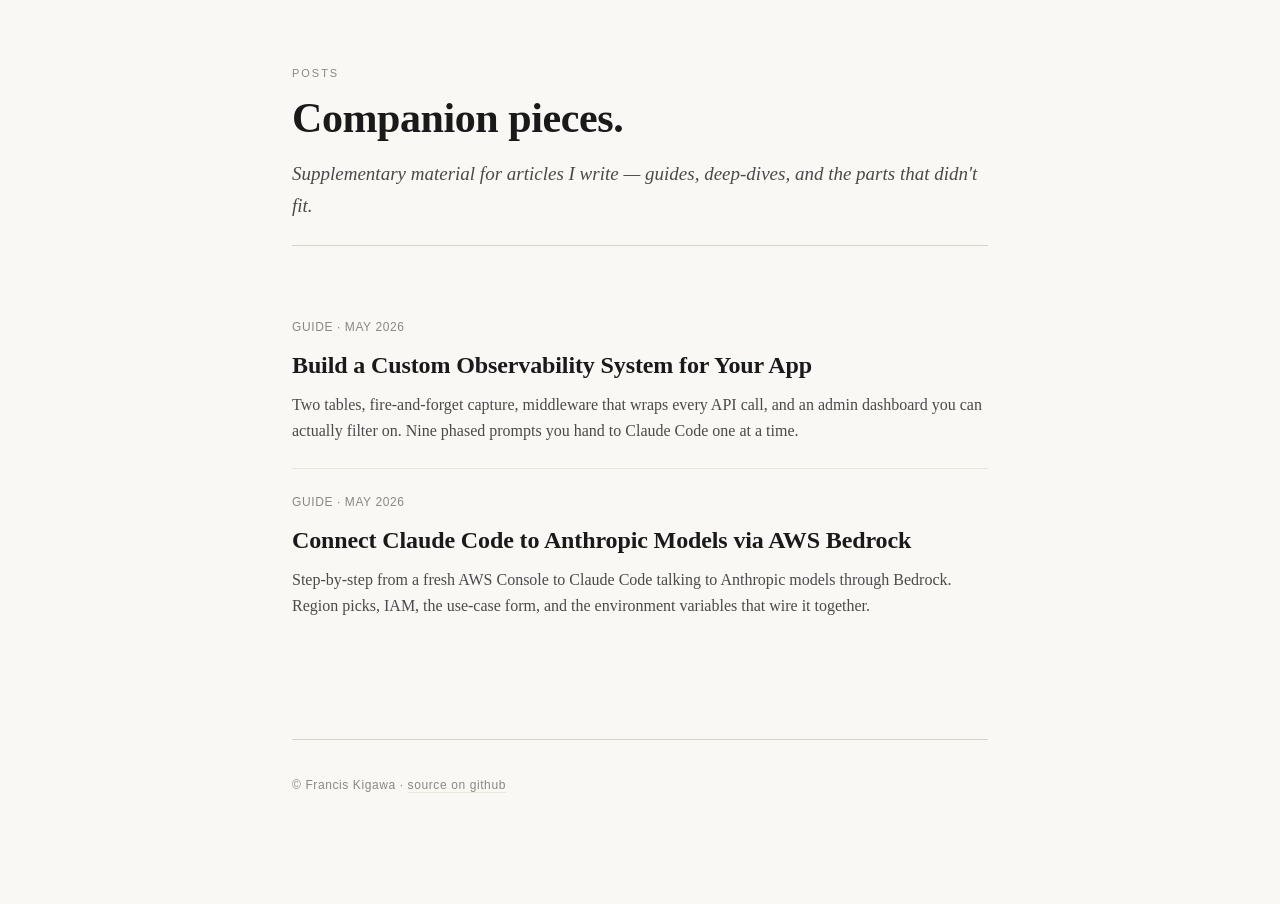
==== index.html @ da665e49 "Initial site: posts landing + observability + bedrock guides" ====
<!DOCTYPE html>
<html lang="en">
<head>
<meta charset="utf-8">
<meta name="viewport" content="width=device-width, initial-scale=1">
<title>Posts — Francis Kigawa</title>
<link rel="stylesheet" href="assets/style.css">
</head>
<body>
<div class="wrap">

<header class="masthead">
  <p class="eyebrow">Posts</p>
  <h1 class="title">Companion pieces.</h1>
  <p class="dek">Supplementary material for articles I write — guides, deep-dives, and the parts that didn't fit.</p>
</header>

<main>
<ul class="post-list">

  <li>
    <a class="post-link" href="observability/">
      <p class="post-meta">Guide · May 2026</p>
      <h2>Build a Custom Observability System for Your App</h2>
      <p class="post-summary">Two tables, fire-and-forget capture, middleware that wraps every API call, and an admin dashboard you can actually filter on. Nine phased prompts you hand to Claude Code one at a time.</p>
    </a>
  </li>

  <li>
    <a class="post-link" href="bedrock/">
      <p class="post-meta">Guide · May 2026</p>
      <h2>Connect Claude Code to Anthropic Models via AWS Bedrock</h2>
      <p class="post-summary">Step-by-step from a fresh AWS Console to Claude Code talking to Anthropic models through Bedrock. Region picks, IAM, the use-case form, and the environment variables that wire it together.</p>
    </a>
  </li>

</ul>
</main>

<footer class="site-foot">
  <p>© Francis Kigawa · <a href="https://github.com/fkigawa/posts">source on github</a></p>
</footer>

</div>
</body>
</html>
---- assets/style.css ----
:root {
  --ink: #1a1a1a;
  --ink-soft: #4a4a4a;
  --ink-faint: #888;
  --paper: #faf8f4;
  --paper-warm: #f3efe7;
  --rule: #d8d3c8;
  --rule-soft: #ebe6db;
  --accent: #2b4a6f;
  --accent-soft: #e8eef5;
  --code-bg: #232323;
  --code-ink: #f0ece4;
  --code-comment: #a09888;
  --code-key: #d8b86f;
  --code-str: #b5c98a;
}

* { box-sizing: border-box; }

html, body {
  margin: 0;
  padding: 0;
  background: var(--paper);
  color: var(--ink);
  font-family: "Iowan Old Style", "Palatino Linotype", Palatino, Georgia, serif;
  font-size: 17px;
  line-height: 1.65;
  -webkit-font-smoothing: antialiased;
}

a { color: var(--accent); text-decoration: none; border-bottom: 1px solid var(--rule); }
a:hover { border-bottom-color: var(--accent); }

.wrap {
  max-width: 760px;
  margin: 0 auto;
  padding: 64px 32px 96px;
}

.wrap-wide {
  max-width: 880px;
  margin: 0 auto;
  padding: 64px 32px 96px;
}

header.masthead {
  border-bottom: 1px solid var(--rule);
  padding-bottom: 24px;
  margin-bottom: 48px;
}

.eyebrow {
  font-family: -apple-system, BlinkMacSystemFont, "Helvetica Neue", sans-serif;
  font-size: 11px;
  letter-spacing: 0.18em;
  text-transform: uppercase;
  color: var(--ink-faint);
  margin: 0 0 12px;
}

h1.title {
  font-size: 42px;
  line-height: 1.15;
  margin: 0 0 16px;
  letter-spacing: -0.01em;
}

.dek {
  font-size: 19px;
  color: var(--ink-soft);
  margin: 0;
  font-style: italic;
}

.byline {
  font-family: -apple-system, BlinkMacSystemFont, "Helvetica Neue", sans-serif;
  font-size: 13px;
  color: var(--ink-faint);
  margin-top: 20px;
}

.byline a { color: var(--ink-faint); border-bottom-color: var(--rule-soft); }

/* index/landing */
.post-list {
  list-style: none;
  padding: 0;
  margin: 0;
}
.post-list li {
  padding: 24px 0;
  border-bottom: 1px solid var(--rule-soft);
}
.post-list li:last-child { border-bottom: none; }
.post-list a.post-link {
  display: block;
  border: none;
  color: var(--ink);
}
.post-list h2 {
  font-size: 24px;
  margin: 0 0 6px;
  letter-spacing: -0.005em;
}
.post-list .post-meta {
  font-family: -apple-system, BlinkMacSystemFont, "Helvetica Neue", sans-serif;
  font-size: 12px;
  letter-spacing: 0.05em;
  color: var(--ink-faint);
  text-transform: uppercase;
  margin: 0 0 8px;
}
.post-list .post-summary {
  color: var(--ink-soft);
  margin: 0;
  font-size: 16px;
}

/* article body */
article p { margin: 0 0 20px; }
article h2 {
  font-size: 28px;
  margin: 56px 0 16px;
  letter-spacing: -0.005em;
  border-bottom: 1px solid var(--rule);
  padding-bottom: 8px;
}
article h3 {
  font-size: 20px;
  margin: 36px 0 12px;
  font-family: -apple-system, BlinkMacSystemFont, "Helvetica Neue", sans-serif;
  letter-spacing: 0.01em;
}
article ul, article ol {
  padding-left: 24px;
  margin: 0 0 20px;
}
article li { margin-bottom: 6px; }
article hr {
  border: none;
  border-top: 1px solid var(--rule);
  margin: 48px 0;
}
article blockquote {
  margin: 24px 0;
  padding: 16px 20px;
  border-left: 3px solid var(--accent);
  background: var(--accent-soft);
  color: var(--ink-soft);
  font-style: italic;
}
article blockquote p:last-child { margin-bottom: 0; }

/* code */
code {
  font-family: "SF Mono", Menlo, Consolas, monospace;
  font-size: 14px;
  background: var(--paper-warm);
  padding: 1px 6px;
  border-radius: 3px;
  border: 1px solid var(--rule-soft);
}
pre {
  background: var(--code-bg);
  color: var(--code-ink);
  padding: 20px 24px;
  border-radius: 6px;
  overflow-x: auto;
  font-size: 13.5px;
  line-height: 1.55;
  margin: 24px 0;
}
pre code {
  background: none;
  padding: 0;
  border: none;
  color: inherit;
  font-size: inherit;
}

/* infographic-specific: phase / step cards */
.phase {
  position: relative;
  margin: 36px 0;
  padding: 28px 32px 28px 88px;
  background: white;
  border: 1px solid var(--rule);
  border-radius: 4px;
}
.phase .phase-num {
  position: absolute;
  left: 24px;
  top: 28px;
  width: 44px;
  height: 44px;
  border-radius: 50%;
  background: var(--ink);
  color: var(--paper);
  display: flex;
  align-items: center;
  justify-content: center;
  font-family: -apple-system, BlinkMacSystemFont, "Helvetica Neue", sans-serif;
  font-weight: 600;
  font-size: 16px;
  letter-spacing: 0;
}
.phase.optional .phase-num { background: var(--ink-faint); }
.phase .phase-title {
  font-size: 22px;
  margin: 0 0 6px;
  letter-spacing: -0.005em;
}
.phase .phase-kicker {
  font-family: -apple-system, BlinkMacSystemFont, "Helvetica Neue", sans-serif;
  font-size: 11px;
  letter-spacing: 0.15em;
  text-transform: uppercase;
  color: var(--ink-faint);
  margin: 0 0 14px;
}
.phase .phase-body { color: var(--ink-soft); }
.phase .phase-body p:last-child { margin-bottom: 0; }
.phase .phase-body pre { margin: 16px 0; }

.callout-why {
  margin: 20px 0 0;
  padding: 14px 18px;
  border-left: 3px solid var(--ink);
  background: var(--paper-warm);
  font-size: 15px;
  color: var(--ink-soft);
}
.callout-why strong { color: var(--ink); }

/* outcomes / checklists at the end */
.outcomes {
  list-style: none;
  padding: 0;
  margin: 16px 0 0;
}
.outcomes li {
  padding: 8px 0 8px 28px;
  position: relative;
}
.outcomes li::before {
  content: "✓";
  position: absolute;
  left: 0;
  top: 8px;
  color: var(--accent);
  font-weight: 700;
}

/* stat bar at top of infographic */
.stats {
  display: grid;
  grid-template-columns: repeat(auto-fit, minmax(140px, 1fr));
  gap: 1px;
  background: var(--rule);
  border: 1px solid var(--rule);
  margin: 0 0 48px;
}
.stat {
  background: var(--paper);
  padding: 20px 16px;
  text-align: center;
}
.stat .stat-num {
  font-size: 32px;
  font-weight: 600;
  color: var(--ink);
  line-height: 1;
  display: block;
}
.stat .stat-label {
  font-family: -apple-system, BlinkMacSystemFont, "Helvetica Neue", sans-serif;
  font-size: 10px;
  letter-spacing: 0.15em;
  text-transform: uppercase;
  color: var(--ink-faint);
  display: block;
  margin-top: 6px;
}

/* numbered step (lighter weight than phase, for bedrock-style guides) */
.step {
  margin: 28px 0;
  padding: 22px 26px;
  background: white;
  border-left: 4px solid var(--ink);
  border-top: 1px solid var(--rule-soft);
  border-right: 1px solid var(--rule-soft);
  border-bottom: 1px solid var(--rule-soft);
}
.step h3 {
  margin-top: 0;
  font-size: 18px;
}
.step .step-num {
  font-family: -apple-system, BlinkMacSystemFont, "Helvetica Neue", sans-serif;
  font-size: 11px;
  letter-spacing: 0.18em;
  text-transform: uppercase;
  color: var(--ink-faint);
  margin: 0 0 4px;
}

footer.site-foot {
  margin-top: 96px;
  padding-top: 24px;
  border-top: 1px solid var(--rule);
  font-family: -apple-system, BlinkMacSystemFont, "Helvetica Neue", sans-serif;
  font-size: 12px;
  color: var(--ink-faint);
  letter-spacing: 0.05em;
}
footer.site-foot a { color: var(--ink-faint); border-bottom-color: var(--rule-soft); }

/* table of contents */
.toc {
  background: var(--paper-warm);
  border: 1px solid var(--rule);
  padding: 20px 24px;
  margin: 32px 0 48px;
  border-radius: 4px;
}
.toc h4 {
  font-family: -apple-system, BlinkMacSystemFont, "Helvetica Neue", sans-serif;
  font-size: 11px;
  letter-spacing: 0.18em;
  text-transform: uppercase;
  color: var(--ink-faint);
  margin: 0 0 10px;
  font-weight: 600;
}
.toc ol { margin: 0; padding-left: 20px; font-size: 15px; }
.toc ol li { margin-bottom: 2px; }
.toc a { border-bottom: none; color: var(--ink-soft); }
.toc a:hover { color: var(--accent); }

.back {
  display: inline-block;
  font-family: -apple-system, BlinkMacSystemFont, "Helvetica Neue", sans-serif;
  font-size: 12px;
  letter-spacing: 0.1em;
  text-transform: uppercase;
  color: var(--ink-faint);
  border: none;
  margin-bottom: 32px;
}
.back:hover { color: var(--accent); }

@media (max-width: 600px) {
  .wrap, .wrap-wide { padding: 40px 20px 64px; }
  h1.title { font-size: 32px; }
  .phase { padding: 24px 20px 24px 20px; }
  .phase .phase-num {
    position: static;
    margin-bottom: 12px;
  }
  pre { font-size: 12.5px; padding: 16px; }
}
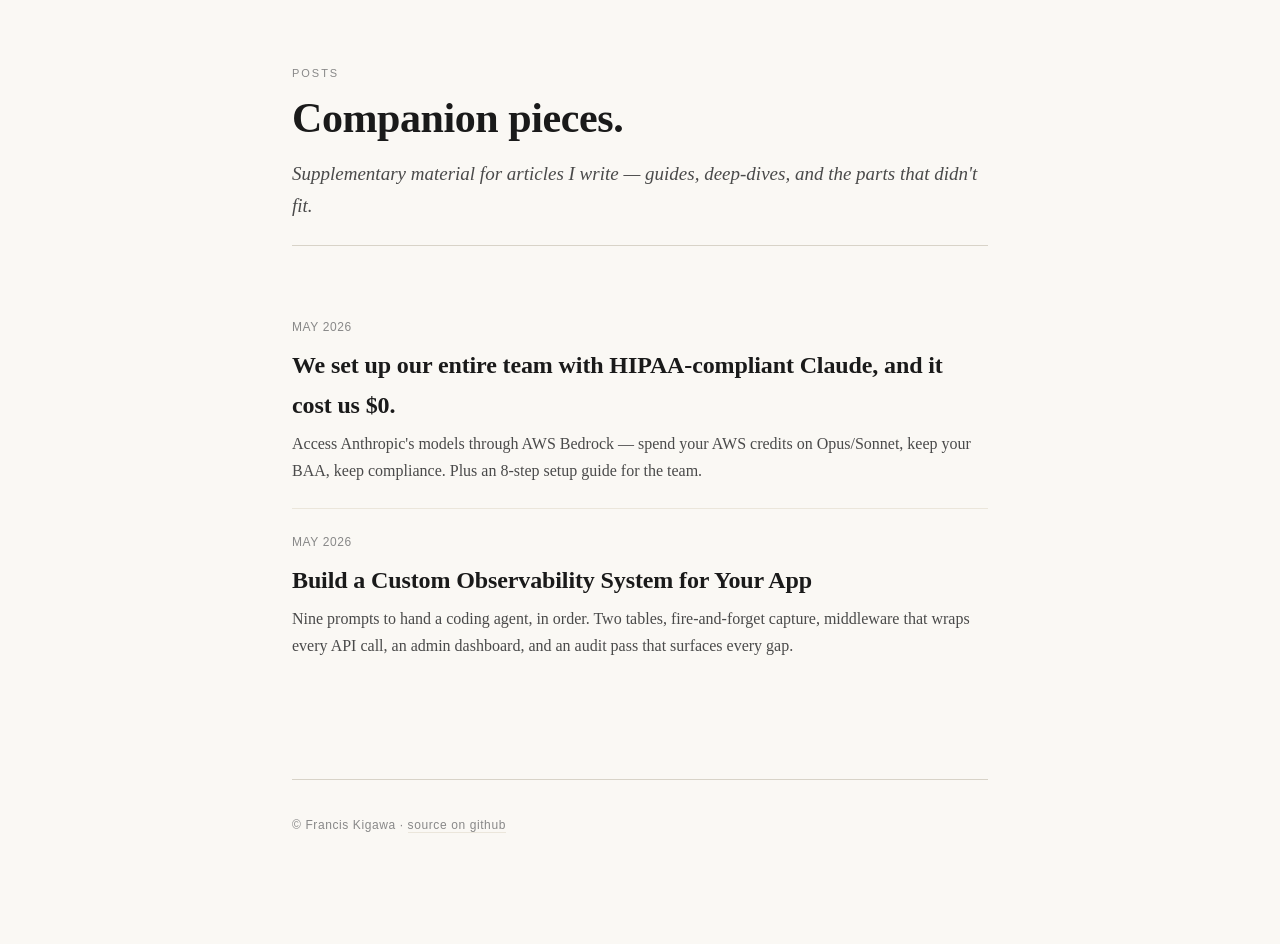
==== commit fe956d00: "Reframe observability as plain coding-agent prompts; add bedrock intro" ====
--- a/index.html
+++ b/index.html
@@ -19,18 +19,18 @@
 <ul class="post-list">
 
   <li>
-    <a class="post-link" href="observability/">
-      <p class="post-meta">Guide · May 2026</p>
-      <h2>Build a Custom Observability System for Your App</h2>
-      <p class="post-summary">Two tables, fire-and-forget capture, middleware that wraps every API call, and an admin dashboard you can actually filter on. Nine phased prompts you hand to Claude Code one at a time.</p>
+    <a class="post-link" href="bedrock/">
+      <p class="post-meta">May 2026</p>
+      <h2>We set up our entire team with HIPAA-compliant Claude, and it cost us $0.</h2>
+      <p class="post-summary">Access Anthropic's models through AWS Bedrock — spend your AWS credits on Opus/Sonnet, keep your BAA, keep compliance. Plus an 8-step setup guide for the team.</p>
     </a>
   </li>
 
   <li>
-    <a class="post-link" href="bedrock/">
-      <p class="post-meta">Guide · May 2026</p>
-      <h2>Connect Claude Code to Anthropic Models via AWS Bedrock</h2>
-      <p class="post-summary">Step-by-step from a fresh AWS Console to Claude Code talking to Anthropic models through Bedrock. Region picks, IAM, the use-case form, and the environment variables that wire it together.</p>
+    <a class="post-link" href="observability/">
+      <p class="post-meta">May 2026</p>
+      <h2>Build a Custom Observability System for Your App</h2>
+      <p class="post-summary">Nine prompts to hand a coding agent, in order. Two tables, fire-and-forget capture, middleware that wraps every API call, an admin dashboard, and an audit pass that surfaces every gap.</p>
     </a>
   </li>
 
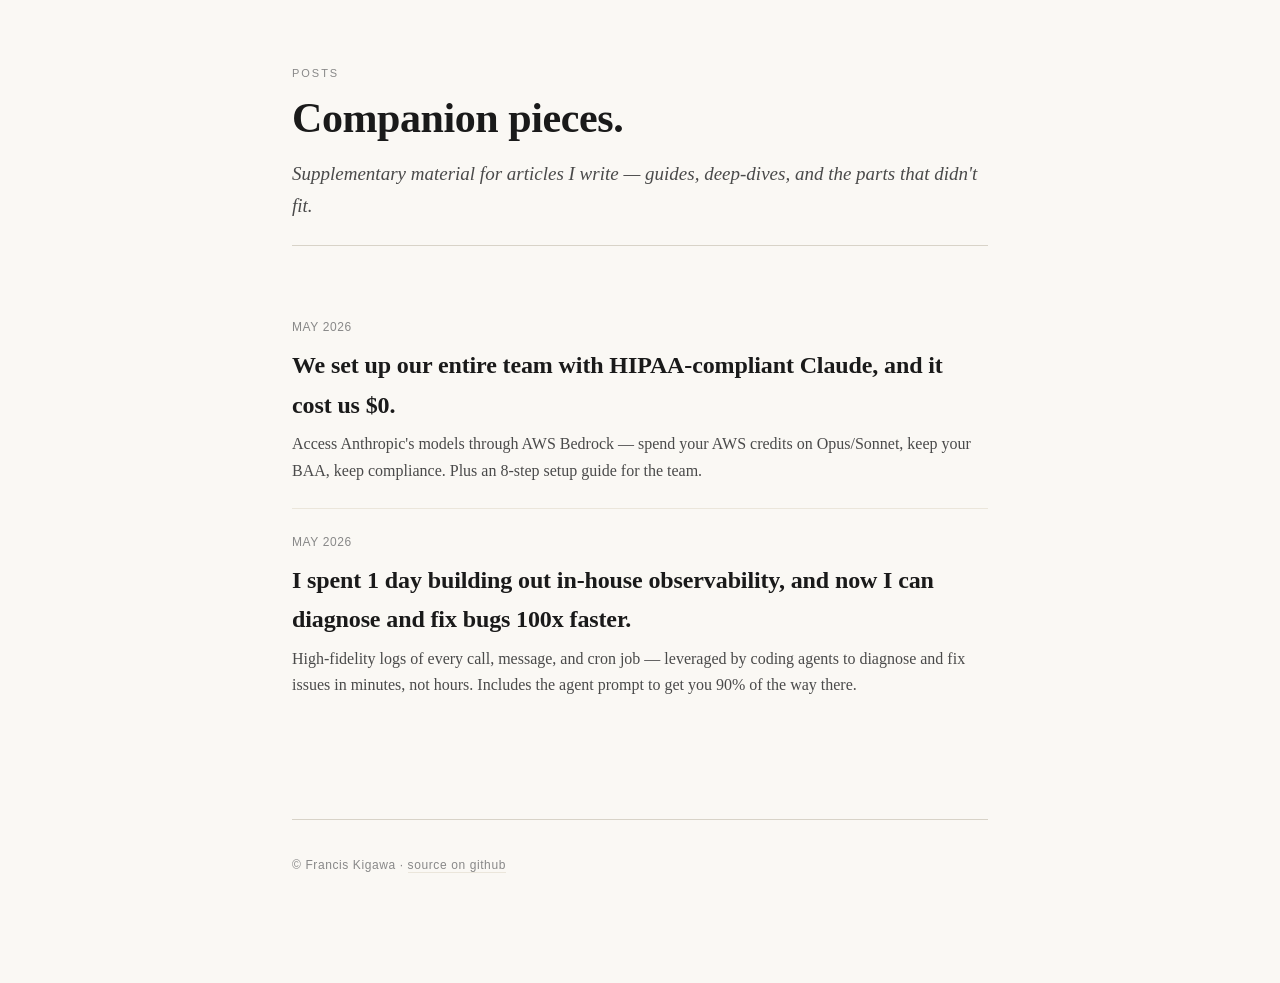
==== commit 88e01cbe: "Split each post into LinkedIn-post and instructions sections; new observability post copy" ====
--- a/index.html
+++ b/index.html
@@ -29,8 +29,8 @@
   <li>
     <a class="post-link" href="observability/">
       <p class="post-meta">May 2026</p>
-      <h2>Build a Custom Observability System for Your App</h2>
-      <p class="post-summary">Nine prompts to hand a coding agent, in order. Two tables, fire-and-forget capture, middleware that wraps every API call, an admin dashboard, and an audit pass that surfaces every gap.</p>
+      <h2>I spent 1 day building out in-house observability, and now I can diagnose and fix bugs 100x faster.</h2>
+      <p class="post-summary">High-fidelity logs of every call, message, and cron job — leveraged by coding agents to diagnose and fix issues in minutes, not hours. Includes the agent prompt to get you 90% of the way there.</p>
     </a>
   </li>
 
--- a/assets/style.css
+++ b/assets/style.css
@@ -350,6 +350,47 @@
 }
 .back:hover { color: var(--accent); }
 
+/* section break between LinkedIn post and instructions */
+.section-break {
+  margin: 72px 0 48px;
+  padding-top: 32px;
+  border-top: 1px solid var(--rule);
+  text-align: center;
+}
+.section-break .eyebrow {
+  margin: 0 0 8px;
+}
+.section-break h2 {
+  font-size: 30px;
+  margin: 0 auto 12px;
+  border: none;
+  padding: 0;
+  letter-spacing: -0.005em;
+  max-width: 600px;
+}
+.section-break .section-dek {
+  font-size: 16px;
+  color: var(--ink-soft);
+  font-style: italic;
+  max-width: 560px;
+  margin: 0 auto;
+}
+
+/* lead paragraph (LinkedIn post opener) */
+.lead {
+  font-size: 20px;
+  line-height: 1.55;
+  color: var(--ink);
+  margin: 0 0 24px;
+}
+
+.post-body p {
+  font-size: 18px;
+  line-height: 1.7;
+  color: var(--ink);
+  margin: 0 0 22px;
+}
+
 @media (max-width: 600px) {
   .wrap, .wrap-wide { padding: 40px 20px 64px; }
   h1.title { font-size: 32px; }
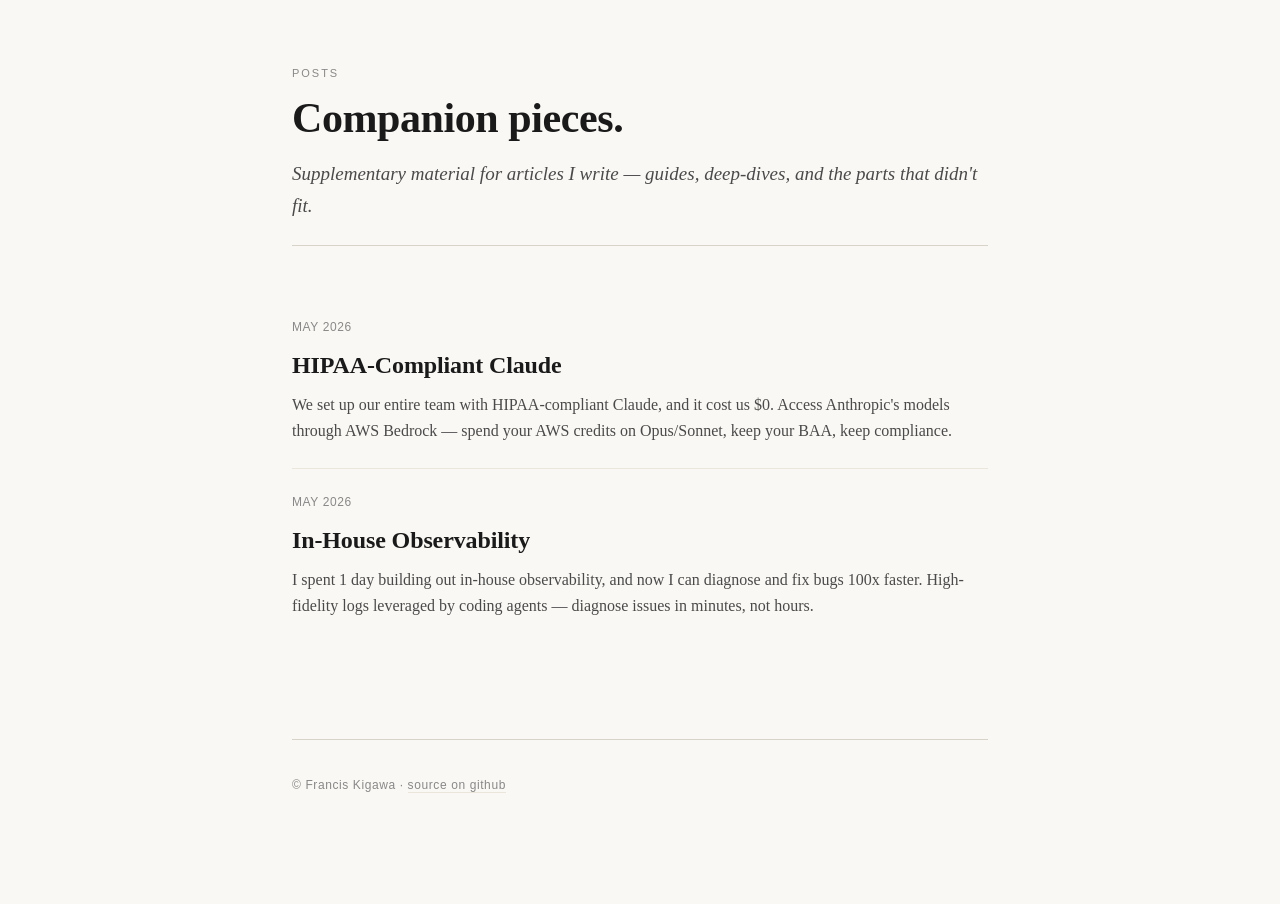
==== commit 004e7324: "Shorten article H1s to topic names; thesis moves to dek" ====
--- a/index.html
+++ b/index.html
@@ -21,16 +21,16 @@
   <li>
     <a class="post-link" href="bedrock/">
       <p class="post-meta">May 2026</p>
-      <h2>We set up our entire team with HIPAA-compliant Claude, and it cost us $0.</h2>
-      <p class="post-summary">Access Anthropic's models through AWS Bedrock — spend your AWS credits on Opus/Sonnet, keep your BAA, keep compliance. Plus an 8-step setup guide for the team.</p>
+      <h2>HIPAA-Compliant Claude</h2>
+      <p class="post-summary">We set up our entire team with HIPAA-compliant Claude, and it cost us $0. Access Anthropic's models through AWS Bedrock — spend your AWS credits on Opus/Sonnet, keep your BAA, keep compliance.</p>
     </a>
   </li>
 
   <li>
     <a class="post-link" href="observability/">
       <p class="post-meta">May 2026</p>
-      <h2>I spent 1 day building out in-house observability, and now I can diagnose and fix bugs 100x faster.</h2>
-      <p class="post-summary">High-fidelity logs of every call, message, and cron job — leveraged by coding agents to diagnose and fix issues in minutes, not hours. Includes the agent prompt to get you 90% of the way there.</p>
+      <h2>In-House Observability</h2>
+      <p class="post-summary">I spent 1 day building out in-house observability, and now I can diagnose and fix bugs 100x faster. High-fidelity logs leveraged by coding agents — diagnose issues in minutes, not hours.</p>
     </a>
   </li>
 
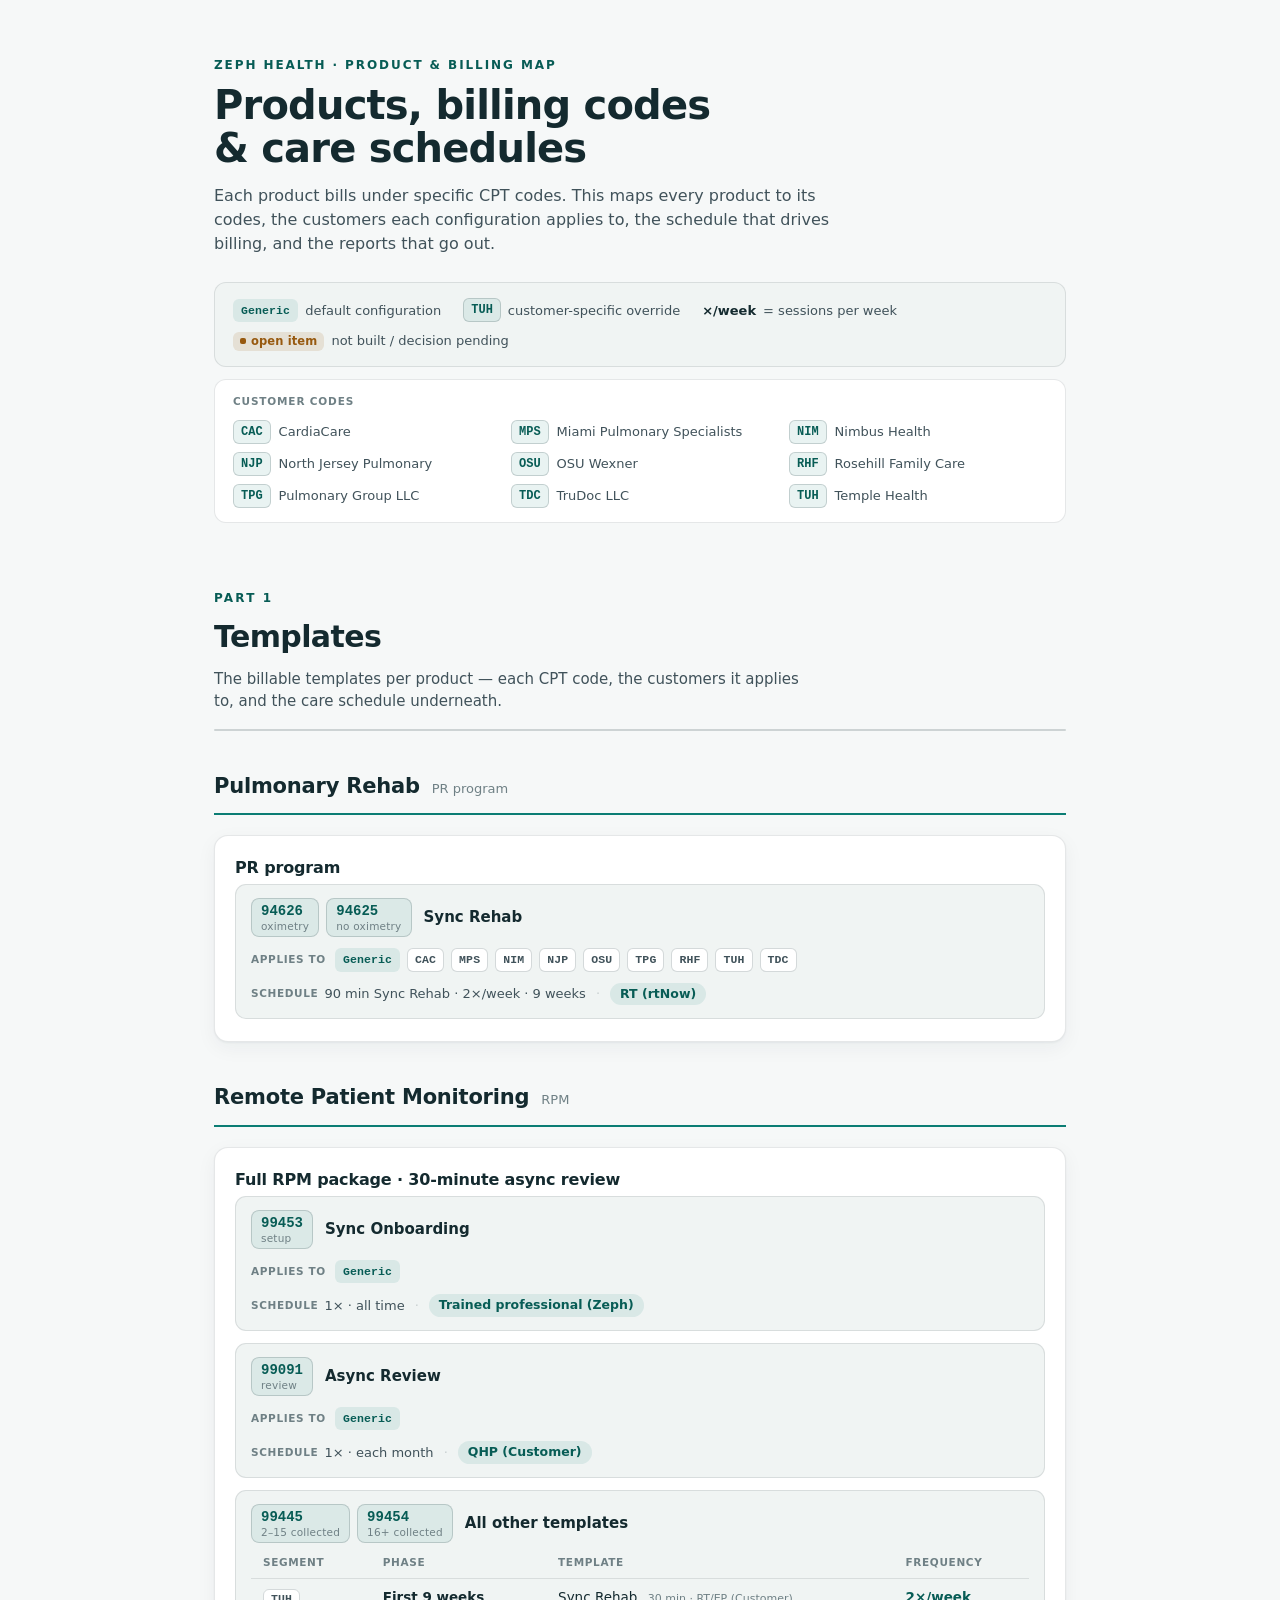
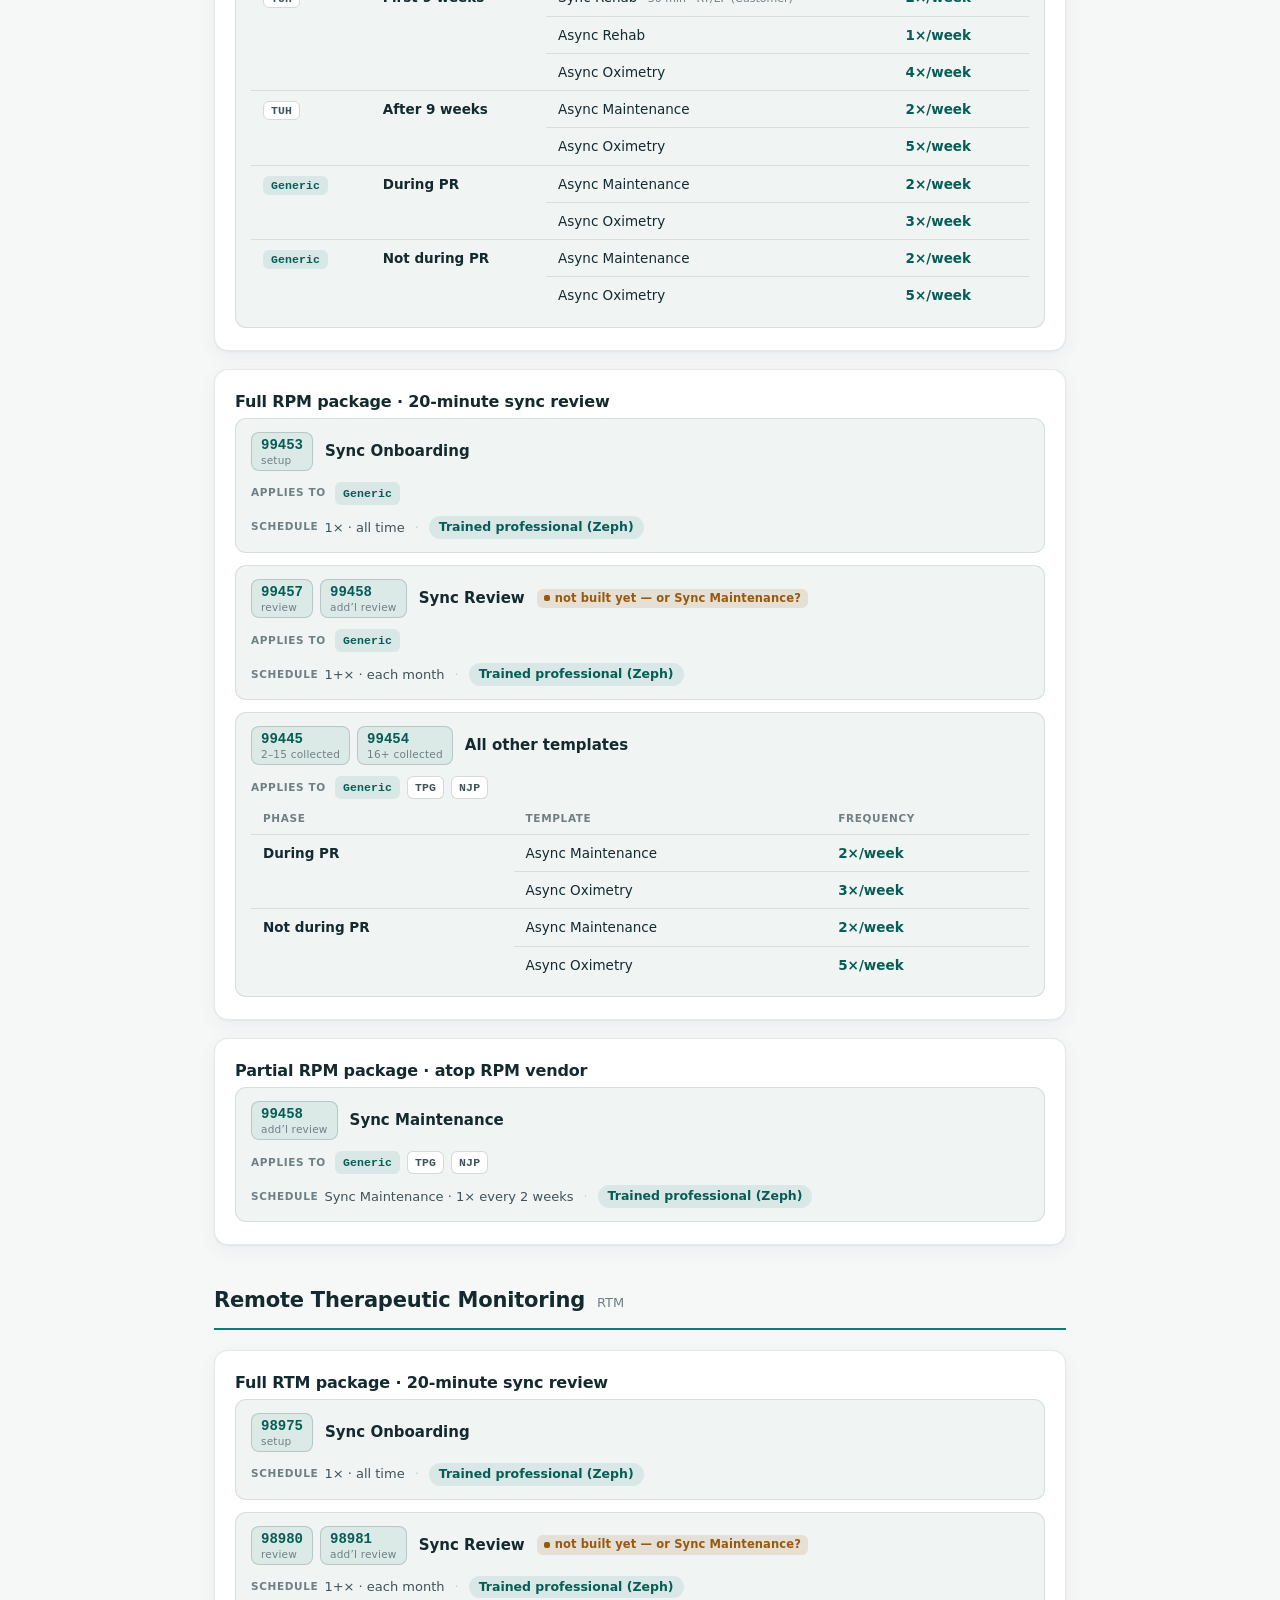
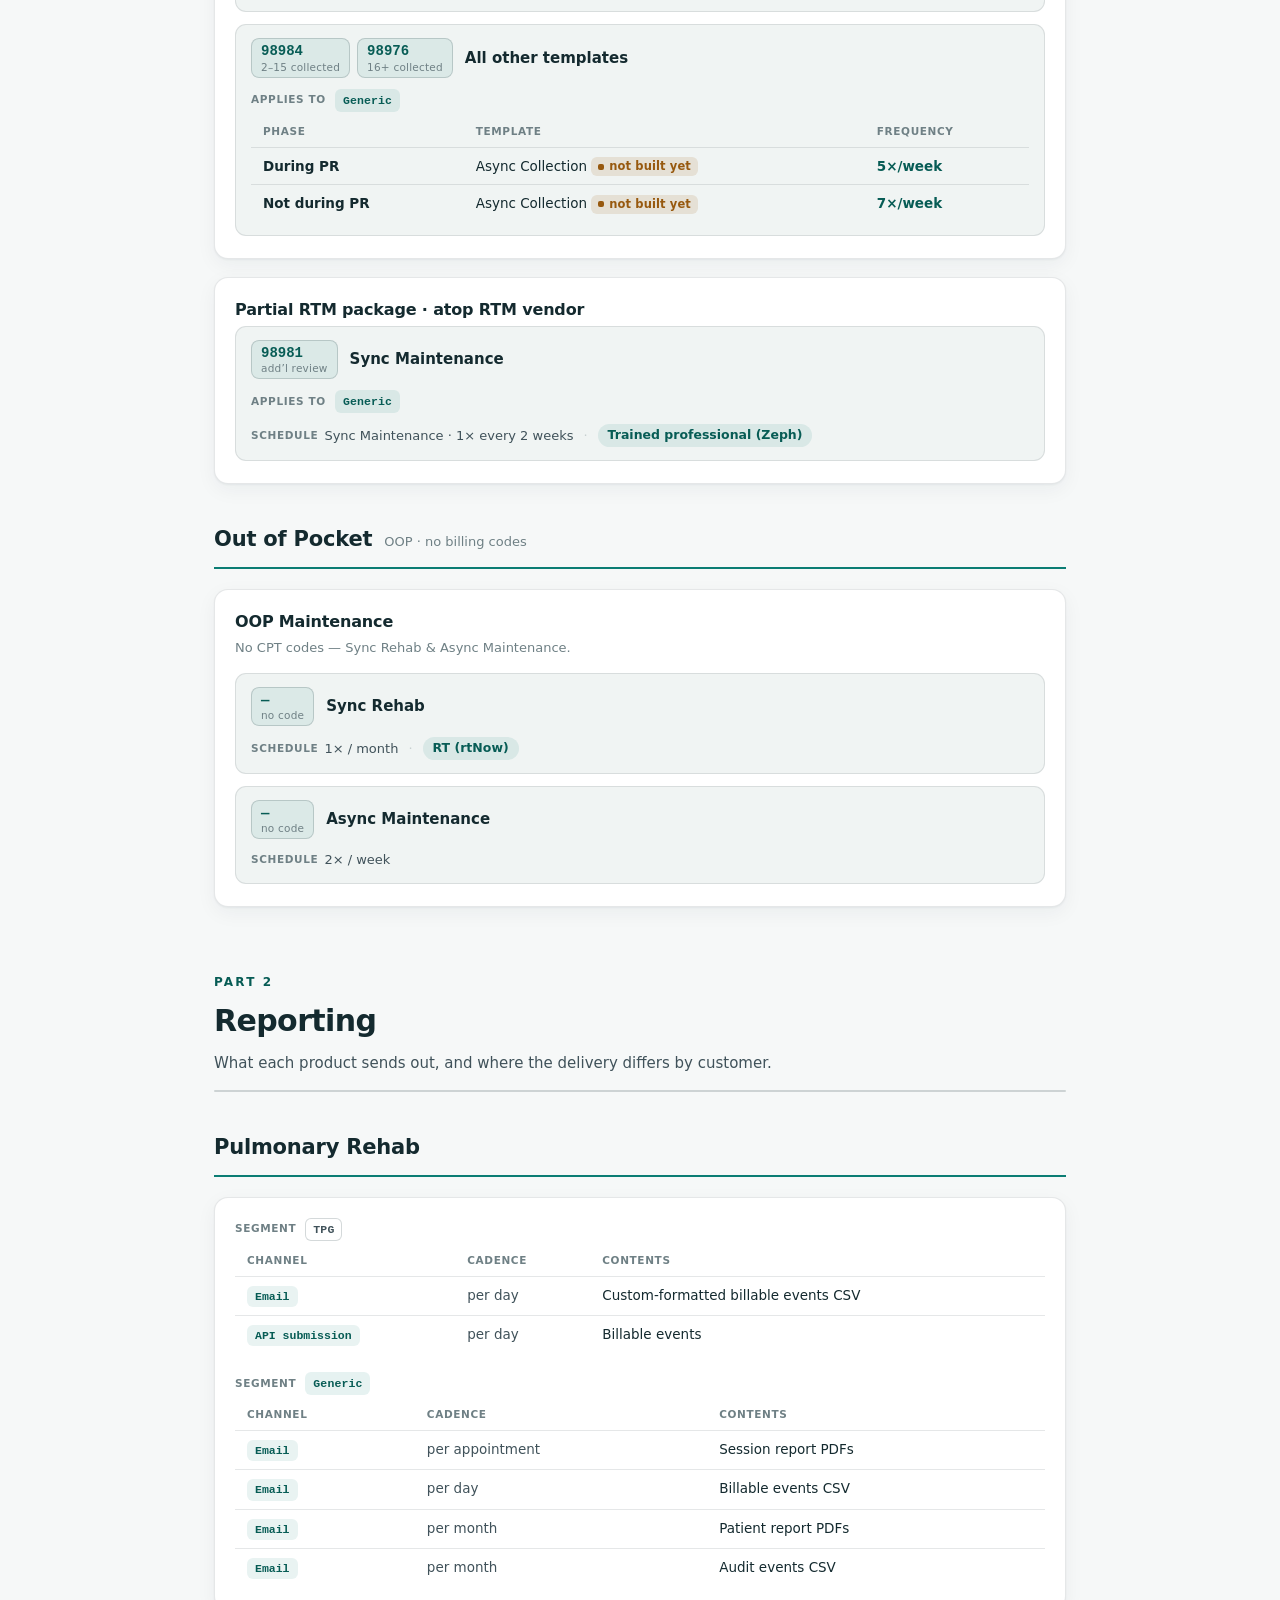
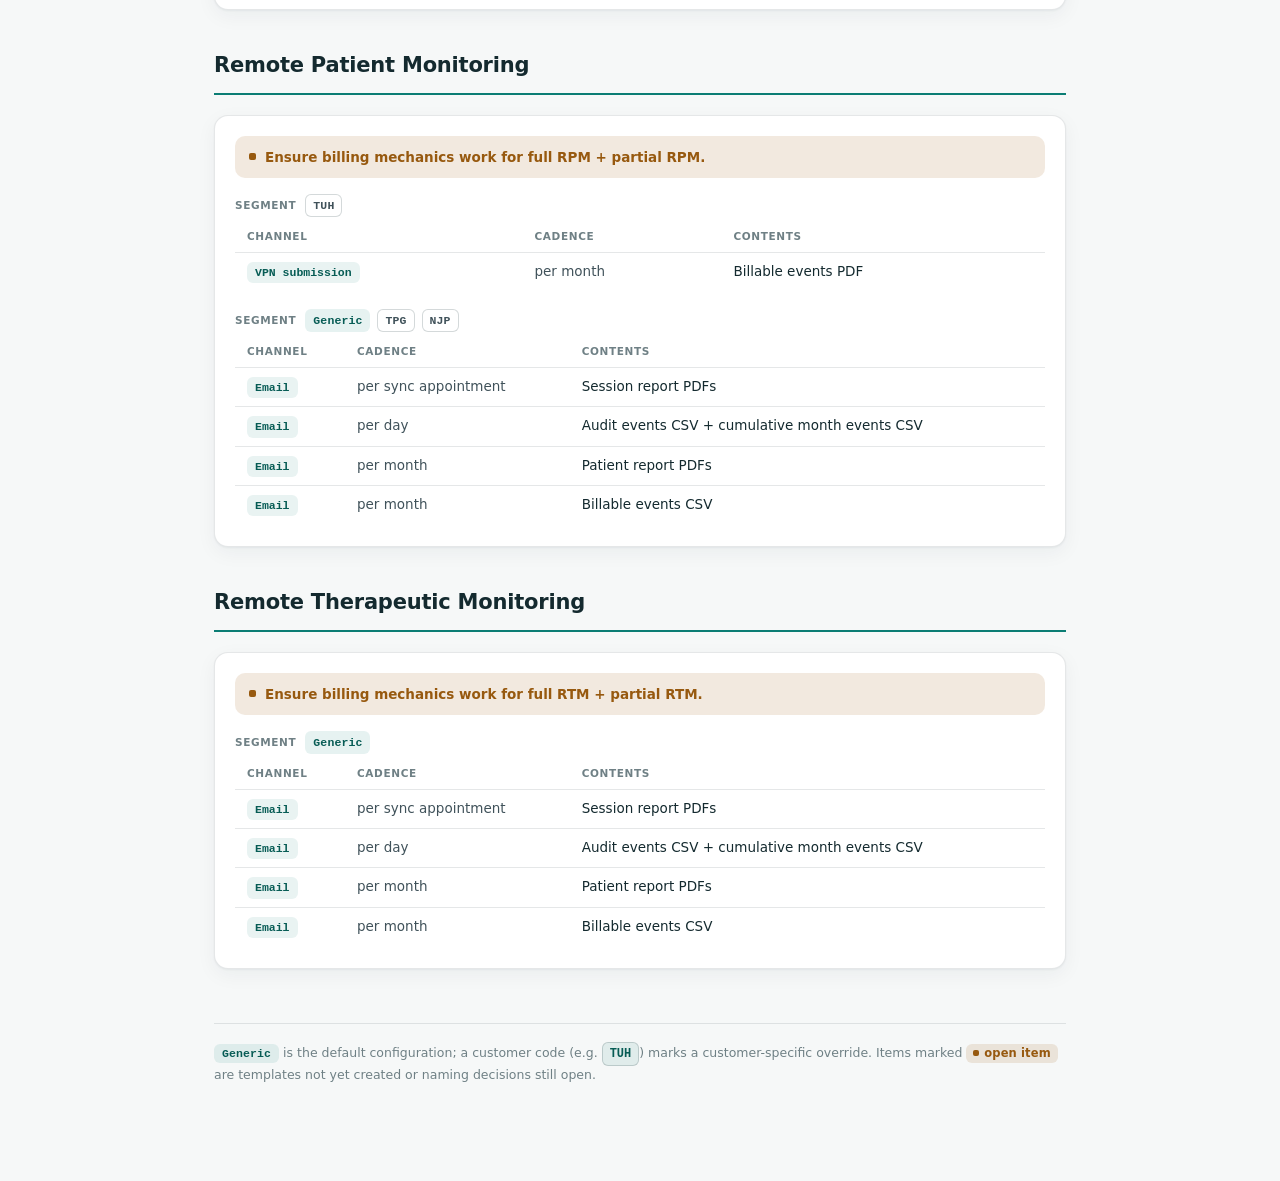
==== commit eabf9e78: "revamp: repurpose site as Zeph product & billing reference; remove prior posts" ====
--- a/index.html
+++ b/index.html
@@ -1,46 +1,696 @@
-<!DOCTYPE html>
+<!doctype html>
 <html lang="en">
 <head>
 <meta charset="utf-8">
 <meta name="viewport" content="width=device-width, initial-scale=1">
-<title>Posts — Francis Kigawa</title>
-<link rel="stylesheet" href="assets/style.css">
+<meta name="robots" content="noindex, nofollow">
+<title>Zeph Product &amp; Billing Reference</title>
+<style>
+  :root {
+    --paper: #f6f8f8;
+    --surface: #ffffff;
+    --surface-2: #f0f4f3;
+    --ink: #142a2f;
+    --ink-soft: #40525a;
+    --muted: #6f8085;
+    --line: rgba(18,44,52,0.11);
+    --line-strong: rgba(18,44,52,0.18);
+    --accent: #0b7d74;
+    --accent-ink: #075c55;
+    --accent-soft: rgba(11,125,116,0.10);
+    --flag: #97590f;
+    --flag-soft: rgba(151,89,15,0.13);
+    --mono-bg: rgba(11,125,116,0.09);
+    --shadow: 0 1px 2px rgba(18,44,52,0.05), 0 6px 20px rgba(18,44,52,0.05);
+  }
+  @media (prefers-color-scheme: dark) {
+    :root {
+      --paper: #0d1618;
+      --surface: #14211f;
+      --surface-2: #182825;
+      --ink: #e7efef;
+      --ink-soft: #aabab9;
+      --muted: #7f9193;
+      --line: rgba(255,255,255,0.10);
+      --line-strong: rgba(255,255,255,0.17);
+      --accent: #52cabd;
+      --accent-ink: #7fdccf;
+      --accent-soft: rgba(82,202,189,0.13);
+      --flag: #dda05a;
+      --flag-soft: rgba(221,160,90,0.15);
+      --mono-bg: rgba(82,202,189,0.11);
+      --shadow: 0 1px 2px rgba(0,0,0,0.3), 0 6px 22px rgba(0,0,0,0.35);
+    }
+  }
+  :root[data-theme="light"] {
+    --paper: #f6f8f8; --surface: #ffffff; --surface-2: #f0f4f3;
+    --ink: #142a2f; --ink-soft: #40525a; --muted: #6f8085;
+    --line: rgba(18,44,52,0.11); --line-strong: rgba(18,44,52,0.18);
+    --accent: #0b7d74; --accent-ink: #075c55; --accent-soft: rgba(11,125,116,0.10);
+    --flag: #97590f; --flag-soft: rgba(151,89,15,0.13); --mono-bg: rgba(11,125,116,0.09);
+    --shadow: 0 1px 2px rgba(18,44,52,0.05), 0 6px 20px rgba(18,44,52,0.05);
+  }
+  :root[data-theme="dark"] {
+    --paper: #0d1618; --surface: #14211f; --surface-2: #182825;
+    --ink: #e7efef; --ink-soft: #aabab9; --muted: #7f9193;
+    --line: rgba(255,255,255,0.10); --line-strong: rgba(255,255,255,0.17);
+    --accent: #52cabd; --accent-ink: #7fdccf; --accent-soft: rgba(82,202,189,0.13);
+    --flag: #dda05a; --flag-soft: rgba(221,160,90,0.15); --mono-bg: rgba(82,202,189,0.11);
+    --shadow: 0 1px 2px rgba(0,0,0,0.3), 0 6px 22px rgba(0,0,0,0.35);
+  }
+
+  * { box-sizing: border-box; }
+
+  body {
+    margin: 0;
+    background: var(--paper);
+    color: var(--ink);
+    font-family: -apple-system, BlinkMacSystemFont, "Segoe UI", system-ui, sans-serif;
+    line-height: 1.5;
+    -webkit-font-smoothing: antialiased;
+  }
+  .mono {
+    font-family: ui-monospace, "SF Mono", "JetBrains Mono", Menlo, monospace;
+    font-variant-numeric: tabular-nums;
+  }
+
+  .wrap { max-width: 900px; margin: 0 auto; padding: 56px 24px 96px; }
+
+  /* ---------- Masthead ---------- */
+  header.mast { margin-bottom: 8px; }
+  .eyebrow {
+    font-size: 12px; letter-spacing: 0.16em; text-transform: uppercase;
+    color: var(--accent-ink); font-weight: 600; margin: 0 0 10px;
+  }
+  h1 {
+    font-size: clamp(28px, 5vw, 40px); line-height: 1.08; margin: 0 0 14px;
+    letter-spacing: -0.02em; text-wrap: balance; font-weight: 700;
+  }
+  .lede { font-size: 16px; color: var(--ink-soft); margin: 0; max-width: 64ch; }
+
+  .key {
+    margin-top: 26px; padding: 15px 18px; border: 1px solid var(--line);
+    border-radius: 12px; background: var(--surface-2);
+    display: flex; flex-wrap: wrap; gap: 9px 22px; font-size: 13px; color: var(--ink-soft);
+    align-items: center;
+  }
+  .key .ki { display: inline-flex; align-items: center; gap: 7px; }
+
+  .codekey {
+    margin-top: 12px; padding: 14px 18px; border: 1px solid var(--line);
+    border-radius: 12px; background: var(--surface);
+    display: grid; grid-template-columns: repeat(auto-fill, minmax(210px, 1fr));
+    gap: 8px 20px;
+  }
+  .codekey .cktitle {
+    grid-column: 1 / -1; font-size: 10.5px; letter-spacing: 0.08em;
+    text-transform: uppercase; color: var(--muted); font-weight: 600; margin-bottom: 2px;
+  }
+  .codekey .ckrow { display: inline-flex; align-items: center; gap: 8px; font-size: 13px; color: var(--ink-soft); }
+
+  /* ---------- Part divider (Templates / Reporting) ---------- */
+  .part { margin-top: 66px; }
+  .part-eyebrow {
+    font-size: 12px; letter-spacing: 0.18em; text-transform: uppercase;
+    color: var(--accent-ink); font-weight: 700; margin: 0 0 7px;
+  }
+  .part h2 {
+    font-size: clamp(24px, 4vw, 30px); margin: 0; letter-spacing: -0.02em;
+    font-weight: 750; text-wrap: balance;
+  }
+  .part p.part-sub { margin: 9px 0 0; color: var(--ink-soft); font-size: 15px; max-width: 62ch; }
+  .part-rule { height: 2px; background: var(--line-strong); border-radius: 2px; margin-top: 16px; }
+
+  /* ---------- Product header ---------- */
+  section.product { margin-top: 40px; }
+  .product-head {
+    display: flex; align-items: baseline; gap: 12px; flex-wrap: wrap;
+    padding-bottom: 11px; border-bottom: 2px solid var(--accent);
+    margin-bottom: 20px;
+  }
+  .product-head h3 {
+    font-size: 21px; margin: 0; letter-spacing: -0.01em; font-weight: 700;
+  }
+  .product-head .abbr { font-size: 13px; color: var(--muted); font-weight: 500; }
+
+  /* ---------- Package card ---------- */
+  .pkg {
+    background: var(--surface); border: 1px solid var(--line);
+    border-radius: 14px; box-shadow: var(--shadow);
+    padding: 20px 20px 22px; margin-bottom: 18px;
+  }
+  .pkg-title { font-size: 16px; font-weight: 650; margin: 0 0 4px; letter-spacing: -0.01em; }
+  .pkg-note { font-size: 13px; color: var(--muted); margin: 0 0 16px; }
+
+  /* ---------- Code group ---------- */
+  .codes { display: flex; flex-direction: column; gap: 12px; }
+  .code-group {
+    border: 1px solid var(--line); border-radius: 11px;
+    background: var(--surface-2); padding: 13px 15px;
+  }
+  .cg-head { display: flex; flex-wrap: wrap; align-items: center; gap: 10px 12px; }
+  .chips { display: flex; flex-wrap: wrap; gap: 7px; }
+  .chip {
+    display: inline-flex; flex-direction: column; align-items: flex-start;
+    background: var(--mono-bg); border: 1px solid var(--line-strong);
+    border-radius: 8px; padding: 4px 9px; line-height: 1.15;
+  }
+  .chip-code {
+    font-family: ui-monospace, "SF Mono", Menlo, monospace;
+    font-size: 14px; font-weight: 600; color: var(--accent-ink);
+  }
+  .chip-note { font-size: 10.5px; letter-spacing: 0.02em; color: var(--muted); margin-top: 1px; }
+  .cg-name { font-weight: 600; font-size: 15px; }
+
+  .cg-meta {
+    display: flex; flex-wrap: wrap; gap: 6px 10px; margin-top: 11px;
+    font-size: 13px; color: var(--ink-soft); align-items: center;
+  }
+  .meta-item { display: inline-flex; align-items: center; gap: 6px; }
+  .meta-item .lbl {
+    font-size: 10.5px; letter-spacing: 0.06em; text-transform: uppercase;
+    color: var(--muted); font-weight: 600;
+  }
+  .dot { color: var(--line-strong); }
+  .who {
+    background: var(--accent-soft); color: var(--accent-ink);
+    border-radius: 999px; padding: 2px 10px; font-size: 12.5px; font-weight: 550;
+    white-space: nowrap;
+  }
+
+  /* ---------- Applies-to segments ---------- */
+  .applies {
+    display: flex; flex-wrap: wrap; align-items: center; gap: 6px 7px; margin-top: 11px;
+  }
+  .applies .lbl {
+    font-size: 10.5px; letter-spacing: 0.06em; text-transform: uppercase;
+    color: var(--muted); font-weight: 600; margin-right: 2px;
+  }
+  .seg {
+    font-family: ui-monospace, "SF Mono", Menlo, monospace;
+    font-size: 11.5px; font-weight: 600; letter-spacing: 0.01em;
+    border-radius: 6px; padding: 2px 7px;
+    border: 1px solid var(--line-strong); color: var(--ink-soft); background: var(--surface);
+  }
+  .seg.generic { color: var(--accent-ink); background: var(--accent-soft); border-color: transparent; }
+
+  .codepill {
+    font-family: ui-monospace, "SF Mono", Menlo, monospace;
+    background: var(--mono-bg); border: 1px solid var(--line-strong);
+    border-radius: 6px; padding: 2px 7px; font-size: 12px; font-weight: 600;
+    color: var(--accent-ink); display: inline-block;
+  }
+
+  /* ---------- Schedule / report tables ---------- */
+  .table-scroll { overflow-x: auto; margin-top: 12px; }
+  table.sched { width: 100%; border-collapse: collapse; font-size: 13.5px; min-width: 460px; }
+  table.sched th {
+    text-align: left; font-size: 10.5px; letter-spacing: 0.06em; text-transform: uppercase;
+    color: var(--muted); font-weight: 600; padding: 0 12px 7px; white-space: nowrap;
+  }
+  table.sched td {
+    padding: 8px 12px; border-top: 1px solid var(--line); vertical-align: top; color: var(--ink-soft);
+  }
+  table.sched td.seg-cell, table.sched td.phase { color: var(--ink); font-weight: 550; white-space: nowrap; }
+  table.sched td.seg-cell .seg { font-weight: 600; }
+  table.sched td.tmpl { color: var(--ink); }
+  table.sched td.cad { color: var(--ink-soft); white-space: nowrap; }
+  table.sched td .freq { color: var(--accent-ink); font-weight: 600; white-space: nowrap; }
+  .seg-start td { border-top: 1px solid var(--line-strong); }
+  .rowtag { display: inline-block; font-size: 11px; color: var(--muted); margin-left: 6px; font-weight: 500; }
+  .chan {
+    display: inline-block; font-family: ui-monospace,"SF Mono",Menlo,monospace;
+    font-size: 11.5px; font-weight: 600; padding: 2px 8px; border-radius: 6px;
+    background: var(--mono-bg); color: var(--accent-ink); white-space: nowrap;
+  }
+
+  /* ---------- Reporting groups ---------- */
+  .rep-group + .rep-group { margin-top: 18px; }
+  .rep-seg { display: flex; flex-wrap: wrap; align-items: center; gap: 7px; margin-bottom: 2px; }
+  .rep-seg .lbl {
+    font-size: 10.5px; letter-spacing: 0.06em; text-transform: uppercase;
+    color: var(--muted); font-weight: 600; margin-right: 2px;
+  }
+
+  /* ---------- Todo callout ---------- */
+  .todo {
+    display: flex; align-items: flex-start; gap: 9px;
+    background: var(--flag-soft); color: var(--flag);
+    border-radius: 10px; padding: 11px 14px; font-size: 13.5px; font-weight: 550;
+    margin-bottom: 16px;
+  }
+  .todo::before {
+    content: ""; width: 7px; height: 7px; border-radius: 2px;
+    background: var(--flag); margin-top: 6px; flex: none;
+  }
+
+  /* ---------- Flag ---------- */
+  .flag {
+    display: inline-flex; align-items: center; gap: 5px;
+    background: var(--flag-soft); color: var(--flag);
+    border-radius: 6px; padding: 1px 7px; font-size: 11.5px; font-weight: 600;
+    letter-spacing: 0.01em; vertical-align: middle;
+  }
+  .flag::before {
+    content: ""; width: 6px; height: 6px; border-radius: 2px; background: var(--flag); flex: none;
+  }
+
+  footer {
+    margin-top: 54px; padding-top: 18px; border-top: 1px solid var(--line);
+    font-size: 12.5px; color: var(--muted);
+  }
+</style>
 </head>
 <body>
+
 <div class="wrap">
-
-<header class="masthead">
-  <p class="eyebrow">Posts</p>
-  <h1 class="title">Companion pieces.</h1>
-  <p class="dek">Supplementary material for articles I write — guides, deep-dives, and the parts that didn't fit.</p>
-</header>
-
-<main>
-<ul class="post-list">
-
-  <li>
-    <a class="post-link" href="bedrock/">
-      <p class="post-meta">May 2026</p>
-      <h2>HIPAA-Compliant Claude</h2>
-      <p class="post-summary">We set up our entire team with HIPAA-compliant Claude, and it cost us $0. Access Anthropic's models through AWS Bedrock — spend your AWS credits on Opus/Sonnet, keep your BAA, keep compliance.</p>
-    </a>
-  </li>
-
-  <li>
-    <a class="post-link" href="observability/">
-      <p class="post-meta">May 2026</p>
-      <h2>In-House Observability</h2>
-      <p class="post-summary">I spent 1 day building out in-house observability, and now I can diagnose and fix bugs 100x faster. High-fidelity logs leveraged by coding agents — diagnose issues in minutes, not hours.</p>
-    </a>
-  </li>
-
-</ul>
-</main>
-
-<footer class="site-foot">
-  <p>© Francis Kigawa · <a href="https://github.com/fkigawa/posts">source on github</a></p>
-</footer>
-
+  <header class="mast">
+    <p class="eyebrow">Zeph Health · Product &amp; Billing Map</p>
+    <h1>Products, billing codes &amp; care schedules</h1>
+    <p class="lede">Each product bills under specific CPT codes. This maps every product to its codes, the customers each configuration applies to, the schedule that drives billing, and the reports that go out.</p>
+
+    <div class="key">
+      <span class="ki"><span class="seg generic">Generic</span> default configuration</span>
+      <span class="ki"><span class="codepill">TUH</span> customer-specific override</span>
+      <span class="ki"><b style="color:var(--ink)">×/week</b> = sessions per week</span>
+      <span class="ki"><span class="flag">open item</span> not built / decision pending</span>
+    </div>
+
+    <div class="codekey">
+      <span class="cktitle">Customer codes</span>
+      <span class="ckrow"><span class="codepill">CAC</span> CardiaCare</span>
+      <span class="ckrow"><span class="codepill">MPS</span> Miami Pulmonary Specialists</span>
+      <span class="ckrow"><span class="codepill">NIM</span> Nimbus Health</span>
+      <span class="ckrow"><span class="codepill">NJP</span> North Jersey Pulmonary</span>
+      <span class="ckrow"><span class="codepill">OSU</span> OSU Wexner</span>
+      <span class="ckrow"><span class="codepill">RHF</span> Rosehill Family Care</span>
+      <span class="ckrow"><span class="codepill">TPG</span> Pulmonary Group LLC</span>
+      <span class="ckrow"><span class="codepill">TDC</span> TruDoc LLC</span>
+      <span class="ckrow"><span class="codepill">TUH</span> Temple Health</span>
+    </div>
+  </header>
+
+  <!-- ==================== PART: TEMPLATES ==================== -->
+  <div class="part">
+    <p class="part-eyebrow">Part 1</p>
+    <h2>Templates</h2>
+    <p class="part-sub">The billable templates per product — each CPT code, the customers it applies to, and the care schedule underneath.</p>
+    <div class="part-rule"></div>
+  </div>
+
+  <!-- ---------- Pulmonary Rehab ---------- -->
+  <section class="product">
+    <div class="product-head">
+      <h3>Pulmonary Rehab</h3>
+      <span class="abbr">PR program</span>
+    </div>
+
+    <div class="pkg">
+      <p class="pkg-title">PR program</p>
+      <div class="codes">
+        <div class="code-group">
+          <div class="cg-head">
+            <div class="chips">
+              <span class="chip"><span class="chip-code">94626</span><span class="chip-note">oximetry</span></span>
+              <span class="chip"><span class="chip-code">94625</span><span class="chip-note">no oximetry</span></span>
+            </div>
+            <span class="cg-name">Sync Rehab</span>
+          </div>
+          <div class="applies">
+            <span class="lbl">Applies to</span>
+            <span class="seg generic">Generic</span>
+            <span class="seg">CAC</span><span class="seg">MPS</span><span class="seg">NIM</span><span class="seg">NJP</span>
+            <span class="seg">OSU</span><span class="seg">TPG</span><span class="seg">RHF</span><span class="seg">TUH</span><span class="seg">TDC</span>
+          </div>
+          <div class="cg-meta">
+            <span class="meta-item"><span class="lbl">Schedule</span> 90&nbsp;min Sync Rehab · 2×/week · 9 weeks</span>
+            <span class="dot">·</span>
+            <span class="who">RT (rtNow)</span>
+          </div>
+        </div>
+      </div>
+    </div>
+  </section>
+
+  <!-- ---------- RPM ---------- -->
+  <section class="product">
+    <div class="product-head">
+      <h3>Remote Patient Monitoring</h3>
+      <span class="abbr">RPM</span>
+    </div>
+
+    <!-- Full RPM · 30-min async review -->
+    <div class="pkg">
+      <p class="pkg-title">Full RPM package · 30-minute async review</p>
+      <div class="codes">
+
+        <div class="code-group">
+          <div class="cg-head">
+            <div class="chips"><span class="chip"><span class="chip-code">99453</span><span class="chip-note">setup</span></span></div>
+            <span class="cg-name">Sync Onboarding</span>
+          </div>
+          <div class="applies"><span class="lbl">Applies to</span><span class="seg generic">Generic</span></div>
+          <div class="cg-meta">
+            <span class="meta-item"><span class="lbl">Schedule</span> 1× · all time</span>
+            <span class="dot">·</span><span class="who">Trained professional (Zeph)</span>
+          </div>
+        </div>
+
+        <div class="code-group">
+          <div class="cg-head">
+            <div class="chips"><span class="chip"><span class="chip-code">99091</span><span class="chip-note">review</span></span></div>
+            <span class="cg-name">Async Review</span>
+          </div>
+          <div class="applies"><span class="lbl">Applies to</span><span class="seg generic">Generic</span></div>
+          <div class="cg-meta">
+            <span class="meta-item"><span class="lbl">Schedule</span> 1× · each month</span>
+            <span class="dot">·</span><span class="who">QHP (Customer)</span>
+          </div>
+        </div>
+
+        <div class="code-group">
+          <div class="cg-head">
+            <div class="chips">
+              <span class="chip"><span class="chip-code">99445</span><span class="chip-note">2–15 collected</span></span>
+              <span class="chip"><span class="chip-code">99454</span><span class="chip-note">16+ collected</span></span>
+            </div>
+            <span class="cg-name">All other templates</span>
+          </div>
+          <div class="table-scroll">
+            <table class="sched">
+              <thead><tr><th>Segment</th><th>Phase</th><th>Template</th><th>Frequency</th></tr></thead>
+              <tbody>
+                <tr class="seg-start"><td class="seg-cell" rowspan="3"><span class="seg">TUH</span></td><td class="phase" rowspan="3">First 9 weeks</td><td class="tmpl">Sync Rehab <span class="rowtag">30 min · RT/EP (Customer)</span></td><td><span class="freq">2×/week</span></td></tr>
+                <tr><td class="tmpl">Async Rehab</td><td><span class="freq">1×/week</span></td></tr>
+                <tr><td class="tmpl">Async Oximetry</td><td><span class="freq">4×/week</span></td></tr>
+                <tr class="seg-start"><td class="seg-cell" rowspan="2"><span class="seg">TUH</span></td><td class="phase" rowspan="2">After 9 weeks</td><td class="tmpl">Async Maintenance</td><td><span class="freq">2×/week</span></td></tr>
+                <tr><td class="tmpl">Async Oximetry</td><td><span class="freq">5×/week</span></td></tr>
+                <tr class="seg-start"><td class="seg-cell" rowspan="2"><span class="seg generic">Generic</span></td><td class="phase" rowspan="2">During PR</td><td class="tmpl">Async Maintenance</td><td><span class="freq">2×/week</span></td></tr>
+                <tr><td class="tmpl">Async Oximetry</td><td><span class="freq">3×/week</span></td></tr>
+                <tr class="seg-start"><td class="seg-cell" rowspan="2"><span class="seg generic">Generic</span></td><td class="phase" rowspan="2">Not during PR</td><td class="tmpl">Async Maintenance</td><td><span class="freq">2×/week</span></td></tr>
+                <tr><td class="tmpl">Async Oximetry</td><td><span class="freq">5×/week</span></td></tr>
+              </tbody>
+            </table>
+          </div>
+        </div>
+      </div>
+    </div>
+
+    <!-- Full RPM · 20-min sync review -->
+    <div class="pkg">
+      <p class="pkg-title">Full RPM package · 20-minute sync review</p>
+      <div class="codes">
+
+        <div class="code-group">
+          <div class="cg-head">
+            <div class="chips"><span class="chip"><span class="chip-code">99453</span><span class="chip-note">setup</span></span></div>
+            <span class="cg-name">Sync Onboarding</span>
+          </div>
+          <div class="applies"><span class="lbl">Applies to</span><span class="seg generic">Generic</span></div>
+          <div class="cg-meta">
+            <span class="meta-item"><span class="lbl">Schedule</span> 1× · all time</span>
+            <span class="dot">·</span><span class="who">Trained professional (Zeph)</span>
+          </div>
+        </div>
+
+        <div class="code-group">
+          <div class="cg-head">
+            <div class="chips">
+              <span class="chip"><span class="chip-code">99457</span><span class="chip-note">review</span></span>
+              <span class="chip"><span class="chip-code">99458</span><span class="chip-note">add’l review</span></span>
+            </div>
+            <span class="cg-name">Sync Review</span>
+            <span class="flag">not built yet — or Sync Maintenance?</span>
+          </div>
+          <div class="applies"><span class="lbl">Applies to</span><span class="seg generic">Generic</span></div>
+          <div class="cg-meta">
+            <span class="meta-item"><span class="lbl">Schedule</span> 1+× · each month</span>
+            <span class="dot">·</span><span class="who">Trained professional (Zeph)</span>
+          </div>
+        </div>
+
+        <div class="code-group">
+          <div class="cg-head">
+            <div class="chips">
+              <span class="chip"><span class="chip-code">99445</span><span class="chip-note">2–15 collected</span></span>
+              <span class="chip"><span class="chip-code">99454</span><span class="chip-note">16+ collected</span></span>
+            </div>
+            <span class="cg-name">All other templates</span>
+          </div>
+          <div class="applies"><span class="lbl">Applies to</span><span class="seg generic">Generic</span><span class="seg">TPG</span><span class="seg">NJP</span></div>
+          <div class="table-scroll">
+            <table class="sched">
+              <thead><tr><th>Phase</th><th>Template</th><th>Frequency</th></tr></thead>
+              <tbody>
+                <tr class="seg-start"><td class="phase" rowspan="2">During PR</td><td class="tmpl">Async Maintenance</td><td><span class="freq">2×/week</span></td></tr>
+                <tr><td class="tmpl">Async Oximetry</td><td><span class="freq">3×/week</span></td></tr>
+                <tr class="seg-start"><td class="phase" rowspan="2">Not during PR</td><td class="tmpl">Async Maintenance</td><td><span class="freq">2×/week</span></td></tr>
+                <tr><td class="tmpl">Async Oximetry</td><td><span class="freq">5×/week</span></td></tr>
+              </tbody>
+            </table>
+          </div>
+        </div>
+      </div>
+    </div>
+
+    <!-- Partial RPM -->
+    <div class="pkg">
+      <p class="pkg-title">Partial RPM package · atop RPM vendor</p>
+      <div class="codes">
+        <div class="code-group">
+          <div class="cg-head">
+            <div class="chips"><span class="chip"><span class="chip-code">99458</span><span class="chip-note">add’l review</span></span></div>
+            <span class="cg-name">Sync Maintenance</span>
+          </div>
+          <div class="applies"><span class="lbl">Applies to</span><span class="seg generic">Generic</span><span class="seg">TPG</span><span class="seg">NJP</span></div>
+          <div class="cg-meta">
+            <span class="meta-item"><span class="lbl">Schedule</span> Sync Maintenance · 1× every 2 weeks</span>
+            <span class="dot">·</span><span class="who">Trained professional (Zeph)</span>
+          </div>
+        </div>
+      </div>
+    </div>
+  </section>
+
+  <!-- ---------- RTM ---------- -->
+  <section class="product">
+    <div class="product-head">
+      <h3>Remote Therapeutic Monitoring</h3>
+      <span class="abbr">RTM</span>
+    </div>
+
+    <!-- Full RTM · 20-min sync review -->
+    <div class="pkg">
+      <p class="pkg-title">Full RTM package · 20-minute sync review</p>
+      <div class="codes">
+
+        <div class="code-group">
+          <div class="cg-head">
+            <div class="chips"><span class="chip"><span class="chip-code">98975</span><span class="chip-note">setup</span></span></div>
+            <span class="cg-name">Sync Onboarding</span>
+          </div>
+          <div class="cg-meta">
+            <span class="meta-item"><span class="lbl">Schedule</span> 1× · all time</span>
+            <span class="dot">·</span><span class="who">Trained professional (Zeph)</span>
+          </div>
+        </div>
+
+        <div class="code-group">
+          <div class="cg-head">
+            <div class="chips">
+              <span class="chip"><span class="chip-code">98980</span><span class="chip-note">review</span></span>
+              <span class="chip"><span class="chip-code">98981</span><span class="chip-note">add’l review</span></span>
+            </div>
+            <span class="cg-name">Sync Review</span>
+            <span class="flag">not built yet — or Sync Maintenance?</span>
+          </div>
+          <div class="cg-meta">
+            <span class="meta-item"><span class="lbl">Schedule</span> 1+× · each month</span>
+            <span class="dot">·</span><span class="who">Trained professional (Zeph)</span>
+          </div>
+        </div>
+
+        <div class="code-group">
+          <div class="cg-head">
+            <div class="chips">
+              <span class="chip"><span class="chip-code">98984</span><span class="chip-note">2–15 collected</span></span>
+              <span class="chip"><span class="chip-code">98976</span><span class="chip-note">16+ collected</span></span>
+            </div>
+            <span class="cg-name">All other templates</span>
+          </div>
+          <div class="applies"><span class="lbl">Applies to</span><span class="seg generic">Generic</span></div>
+          <div class="table-scroll">
+            <table class="sched">
+              <thead><tr><th>Phase</th><th>Template</th><th>Frequency</th></tr></thead>
+              <tbody>
+                <tr class="seg-start"><td class="phase">During PR</td><td class="tmpl">Async Collection <span class="flag">not built yet</span></td><td><span class="freq">5×/week</span></td></tr>
+                <tr class="seg-start"><td class="phase">Not during PR</td><td class="tmpl">Async Collection <span class="flag">not built yet</span></td><td><span class="freq">7×/week</span></td></tr>
+              </tbody>
+            </table>
+          </div>
+        </div>
+      </div>
+    </div>
+
+    <!-- Partial RTM -->
+    <div class="pkg">
+      <p class="pkg-title">Partial RTM package · atop RTM vendor</p>
+      <div class="codes">
+        <div class="code-group">
+          <div class="cg-head">
+            <div class="chips"><span class="chip"><span class="chip-code">98981</span><span class="chip-note">add’l review</span></span></div>
+            <span class="cg-name">Sync Maintenance</span>
+          </div>
+          <div class="applies"><span class="lbl">Applies to</span><span class="seg generic">Generic</span></div>
+          <div class="cg-meta">
+            <span class="meta-item"><span class="lbl">Schedule</span> Sync Maintenance · 1× every 2 weeks</span>
+            <span class="dot">·</span><span class="who">Trained professional (Zeph)</span>
+          </div>
+        </div>
+      </div>
+    </div>
+  </section>
+
+  <!-- ---------- OOP ---------- -->
+  <section class="product">
+    <div class="product-head">
+      <h3>Out of Pocket</h3>
+      <span class="abbr">OOP · no billing codes</span>
+    </div>
+
+    <div class="pkg">
+      <p class="pkg-title">OOP Maintenance</p>
+      <p class="pkg-note">No CPT codes — Sync Rehab &amp; Async Maintenance.</p>
+      <div class="codes">
+        <div class="code-group">
+          <div class="cg-head">
+            <div class="chips"><span class="chip"><span class="chip-code">—</span><span class="chip-note">no code</span></span></div>
+            <span class="cg-name">Sync Rehab</span>
+          </div>
+          <div class="cg-meta">
+            <span class="meta-item"><span class="lbl">Schedule</span> 1× / month</span>
+            <span class="dot">·</span><span class="who">RT (rtNow)</span>
+          </div>
+        </div>
+        <div class="code-group">
+          <div class="cg-head">
+            <div class="chips"><span class="chip"><span class="chip-code">—</span><span class="chip-note">no code</span></span></div>
+            <span class="cg-name">Async Maintenance</span>
+          </div>
+          <div class="cg-meta">
+            <span class="meta-item"><span class="lbl">Schedule</span> 2× / week</span>
+          </div>
+        </div>
+      </div>
+    </div>
+  </section>
+
+  <!-- ==================== PART: REPORTING ==================== -->
+  <div class="part">
+    <p class="part-eyebrow">Part 2</p>
+    <h2>Reporting</h2>
+    <p class="part-sub">What each product sends out, and where the delivery differs by customer.</p>
+    <div class="part-rule"></div>
+  </div>
+
+  <!-- ---------- PR reporting ---------- -->
+  <section class="product">
+    <div class="product-head">
+      <h3>Pulmonary Rehab</h3>
+    </div>
+    <div class="pkg">
+      <div class="rep-group">
+        <div class="rep-seg"><span class="lbl">Segment</span><span class="seg">TPG</span></div>
+        <div class="table-scroll">
+          <table class="sched">
+            <thead><tr><th>Channel</th><th>Cadence</th><th>Contents</th></tr></thead>
+            <tbody>
+              <tr><td><span class="chan">Email</span></td><td class="cad">per day</td><td class="tmpl">Custom-formatted billable events CSV</td></tr>
+              <tr><td><span class="chan">API submission</span></td><td class="cad">per day</td><td class="tmpl">Billable events</td></tr>
+            </tbody>
+          </table>
+        </div>
+      </div>
+      <div class="rep-group">
+        <div class="rep-seg"><span class="lbl">Segment</span><span class="seg generic">Generic</span></div>
+        <div class="table-scroll">
+          <table class="sched">
+            <thead><tr><th>Channel</th><th>Cadence</th><th>Contents</th></tr></thead>
+            <tbody>
+              <tr><td><span class="chan">Email</span></td><td class="cad">per appointment</td><td class="tmpl">Session report PDFs</td></tr>
+              <tr><td><span class="chan">Email</span></td><td class="cad">per day</td><td class="tmpl">Billable events CSV</td></tr>
+              <tr><td><span class="chan">Email</span></td><td class="cad">per month</td><td class="tmpl">Patient report PDFs</td></tr>
+              <tr><td><span class="chan">Email</span></td><td class="cad">per month</td><td class="tmpl">Audit events CSV</td></tr>
+            </tbody>
+          </table>
+        </div>
+      </div>
+    </div>
+  </section>
+
+  <!-- ---------- RPM reporting ---------- -->
+  <section class="product">
+    <div class="product-head">
+      <h3>Remote Patient Monitoring</h3>
+    </div>
+    <div class="pkg">
+      <div class="todo">Ensure billing mechanics work for full RPM + partial RPM.</div>
+      <div class="rep-group">
+        <div class="rep-seg"><span class="lbl">Segment</span><span class="seg">TUH</span></div>
+        <div class="table-scroll">
+          <table class="sched">
+            <thead><tr><th>Channel</th><th>Cadence</th><th>Contents</th></tr></thead>
+            <tbody>
+              <tr><td><span class="chan">VPN submission</span></td><td class="cad">per month</td><td class="tmpl">Billable events PDF</td></tr>
+            </tbody>
+          </table>
+        </div>
+      </div>
+      <div class="rep-group">
+        <div class="rep-seg"><span class="lbl">Segment</span><span class="seg generic">Generic</span><span class="seg">TPG</span><span class="seg">NJP</span></div>
+        <div class="table-scroll">
+          <table class="sched">
+            <thead><tr><th>Channel</th><th>Cadence</th><th>Contents</th></tr></thead>
+            <tbody>
+              <tr><td><span class="chan">Email</span></td><td class="cad">per sync appointment</td><td class="tmpl">Session report PDFs</td></tr>
+              <tr><td><span class="chan">Email</span></td><td class="cad">per day</td><td class="tmpl">Audit events CSV + cumulative month events CSV</td></tr>
+              <tr><td><span class="chan">Email</span></td><td class="cad">per month</td><td class="tmpl">Patient report PDFs</td></tr>
+              <tr><td><span class="chan">Email</span></td><td class="cad">per month</td><td class="tmpl">Billable events CSV</td></tr>
+            </tbody>
+          </table>
+        </div>
+      </div>
+    </div>
+  </section>
+
+  <!-- ---------- RTM reporting ---------- -->
+  <section class="product">
+    <div class="product-head">
+      <h3>Remote Therapeutic Monitoring</h3>
+    </div>
+    <div class="pkg">
+      <div class="todo">Ensure billing mechanics work for full RTM + partial RTM.</div>
+      <div class="rep-group">
+        <div class="rep-seg"><span class="lbl">Segment</span><span class="seg generic">Generic</span></div>
+        <div class="table-scroll">
+          <table class="sched">
+            <thead><tr><th>Channel</th><th>Cadence</th><th>Contents</th></tr></thead>
+            <tbody>
+              <tr><td><span class="chan">Email</span></td><td class="cad">per sync appointment</td><td class="tmpl">Session report PDFs</td></tr>
+              <tr><td><span class="chan">Email</span></td><td class="cad">per day</td><td class="tmpl">Audit events CSV + cumulative month events CSV</td></tr>
+              <tr><td><span class="chan">Email</span></td><td class="cad">per month</td><td class="tmpl">Patient report PDFs</td></tr>
+              <tr><td><span class="chan">Email</span></td><td class="cad">per month</td><td class="tmpl">Billable events CSV</td></tr>
+            </tbody>
+          </table>
+        </div>
+      </div>
+    </div>
+  </section>
+
+  <footer>
+    <span class="seg generic">Generic</span> is the default configuration; a customer code (e.g. <span class="codepill">TUH</span>) marks a customer-specific override. Items marked <span class="flag">open item</span> are templates not yet created or naming decisions still open.
+  </footer>
 </div>
+
 </body>
 </html>
